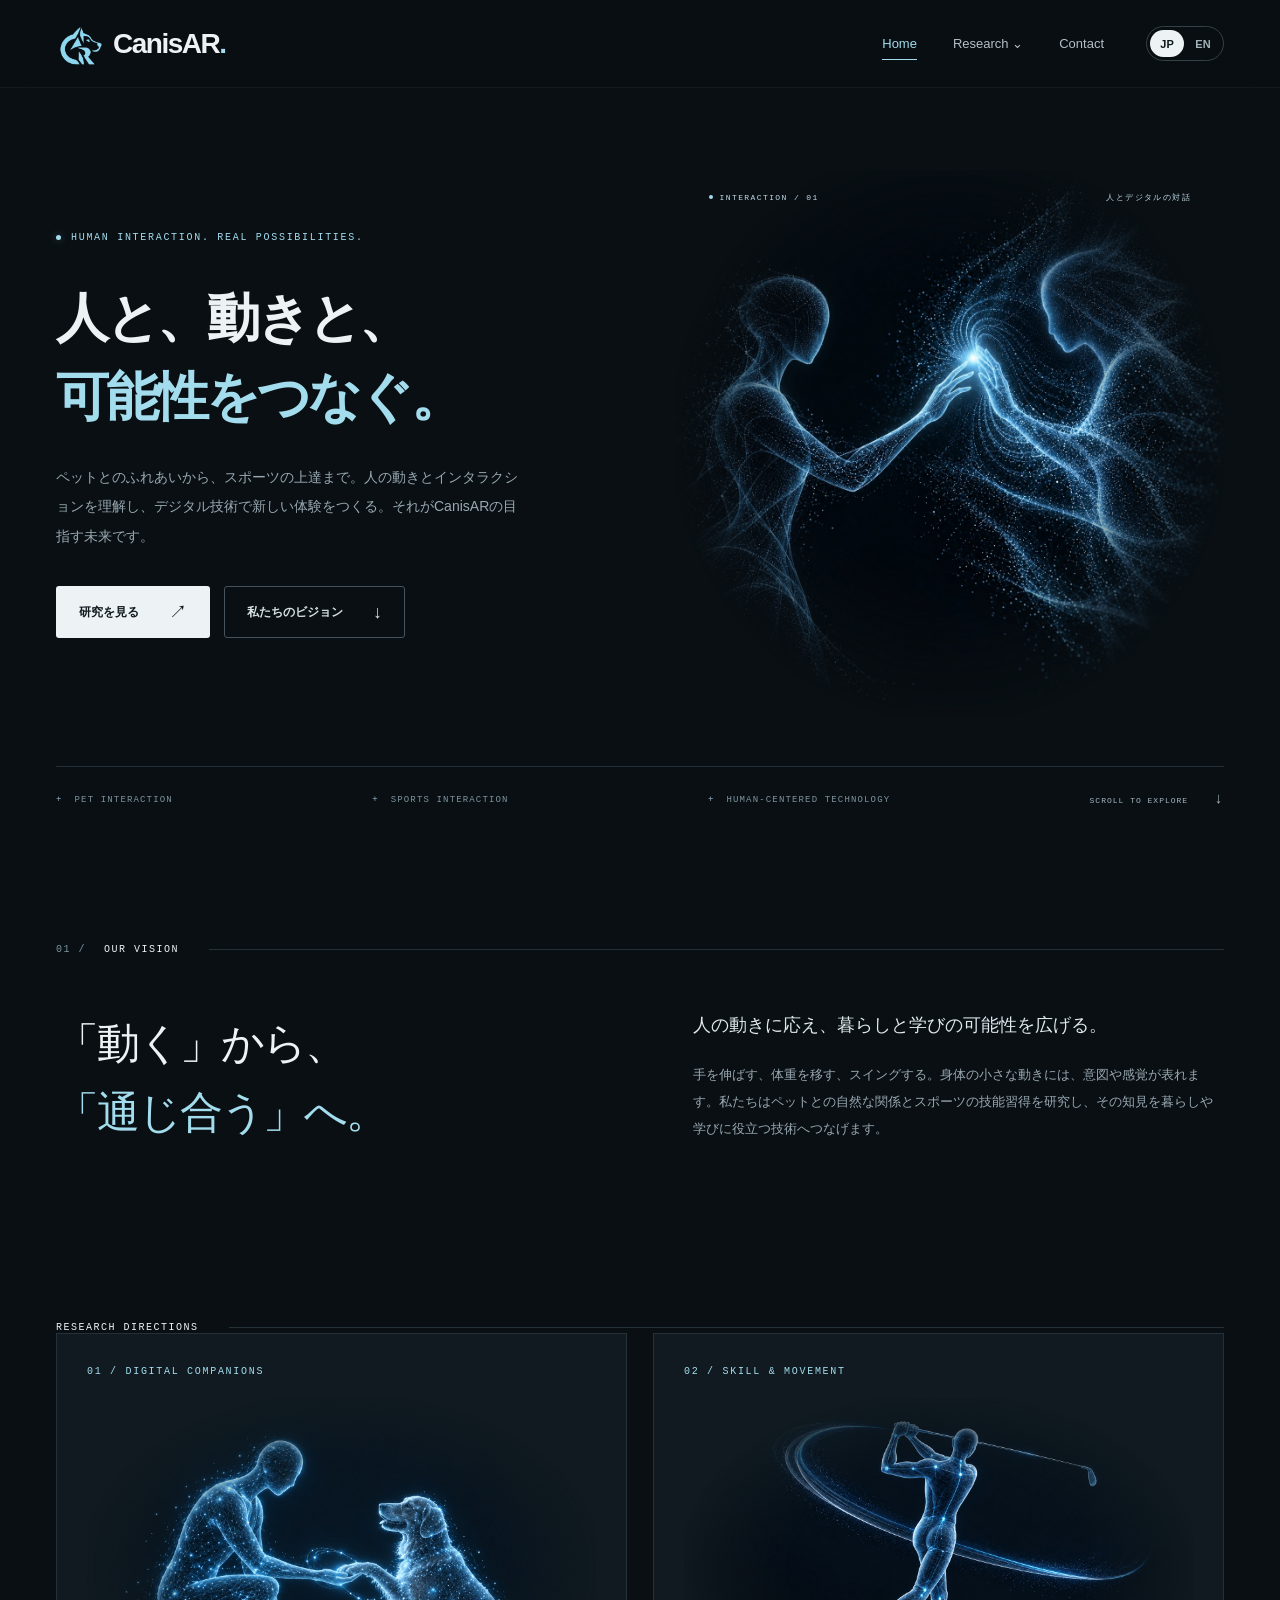
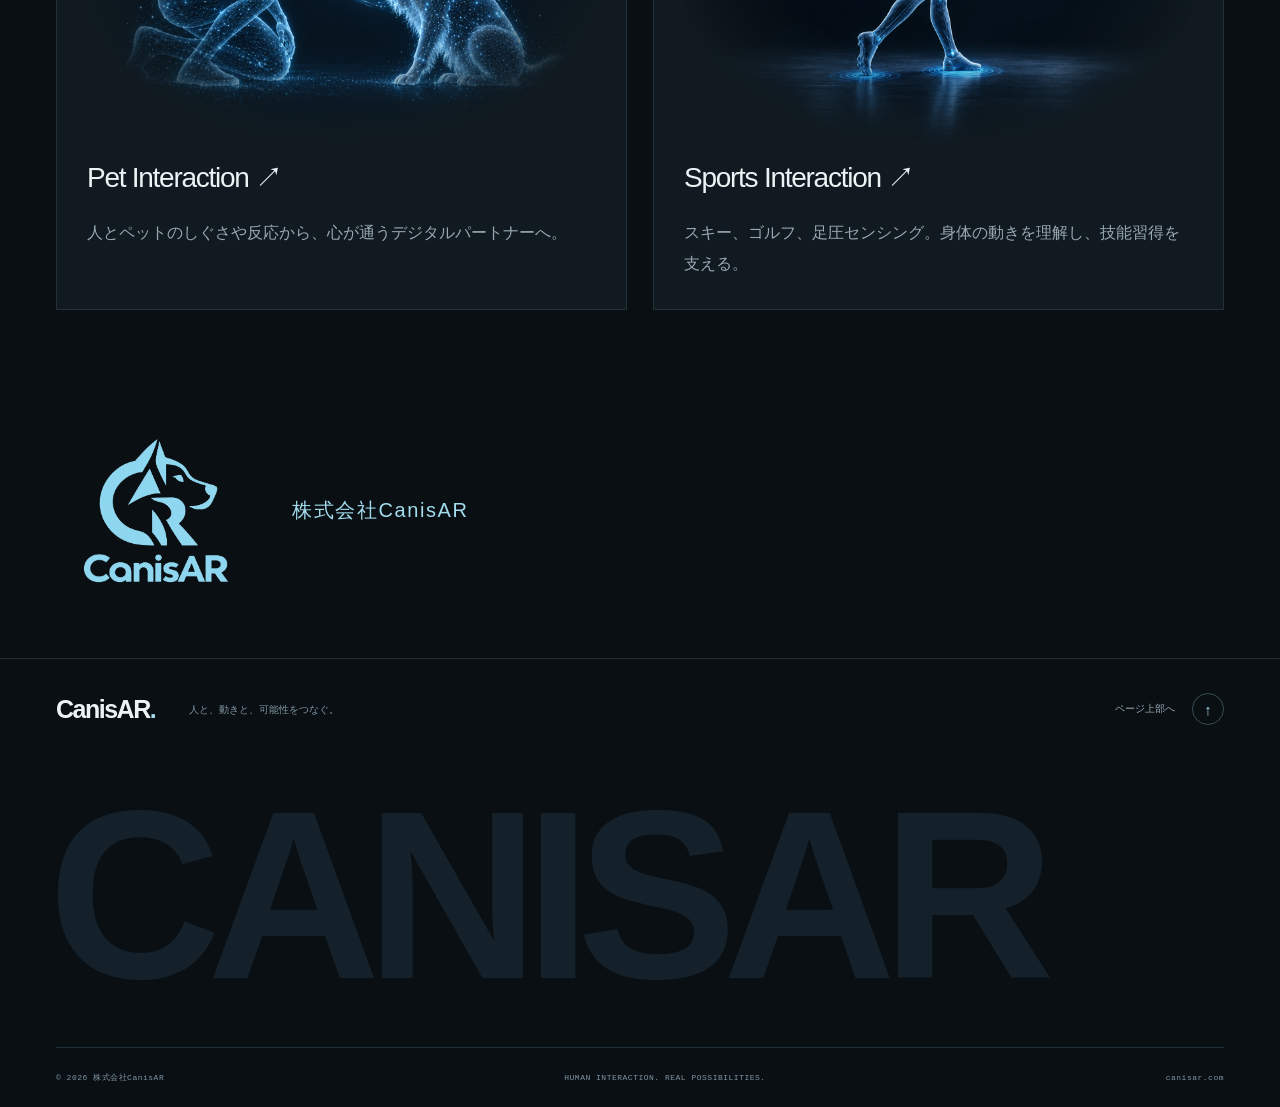
==== index.html @ 321d2322 "Move homepage company identity below research sections" ====
<!doctype html>
<html lang="ja">
<head>
  <meta charset="utf-8">
  <meta name="viewport" content="width=device-width, initial-scale=1">
  <meta name="theme-color" content="#090f13">
  <meta name="description" content="ペット交互作用とスポーツ交互作用の研究開発を通じて、暮らしと学びの可能性を広げます。">
  <title>CanisAR — 人と、動きと、可能性をつなぐ。</title>
  <link rel="icon" href="assets/brand/canisar-symbol.png" type="image/png">
  <link rel="stylesheet" href="styles.css?v=brand-20261028">
  <script src="site.js" defer></script>
</head>
<body id="top" data-page="home">
  <a class="skip-link" href="#main" data-ja="本文へ移動" data-en="Skip to content">本文へ移動</a>
  <header class="site-header">
    <div class="container header-inner">
      <a class="brand" href="index.html" data-page-link aria-label="CanisAR home"><img class="brand-symbol" src="assets/brand/canisar-symbol.png" width="48" height="48" alt=""><span>CanisAR<span class="brand-dot">.</span></span></a>
      <nav class="main-nav" aria-label="Main navigation"><a href="index.html" data-page-link aria-current="page">Home</a><details class="research-menu"><summary>Research <span aria-hidden="true">⌄</span></summary><div class="research-dropdown"><a href="pet-interaction.html" data-page-link>Pet Interaction</a><a href="sports-interaction.html" data-page-link>Sports Interaction</a></div></details><a href="contact.html" data-page-link>Contact</a></nav>
      <div class="language-switch" role="group" aria-label="Language"><button type="button" data-language="ja" lang="ja" aria-label="日本語" aria-pressed="true">JP</button><button type="button" data-language="en" lang="en" aria-label="English" aria-pressed="false">EN</button></div>
    </div>
  </header>
<main id="main">    <section class="hero container" aria-labelledby="hero-title">
      <div class="hero-copy">
        <p class="eyebrow"><span class="status-dot"></span> HUMAN INTERACTION. REAL POSSIBILITIES.</p>
        <h1 id="hero-title"><span data-ja="人と、動きと、" data-en="People. Motion.">人と、動きと、</span><span class="accent" data-ja="可能性をつなぐ。" data-en="New possibilities.">可能性をつなぐ。</span></h1>
        <p class="hero-description" data-ja="ペットとのふれあいから、スポーツの上達まで。人の動きとインタラクションを理解し、デジタル技術で新しい体験をつくる。それがCanisARの目指す未来です。" data-en="From connecting with pets to learning sports skills. We study movement and interaction to create new experiences with digital technology.">ペットとのふれあいから、スポーツの上達まで。人の動きとインタラクションを理解し、デジタル技術で新しい体験をつくる。それがCanisARの目指す未来です。</p>
        <div class="hero-actions"><a class="button button-primary" href="#directions"><span data-ja="研究を見る" data-en="Explore our research">研究を見る</span><span aria-hidden="true">↗</span></a><a class="button button-outline" href="#vision"><span data-ja="私たちのビジョン" data-en="Our vision">私たちのビジョン</span><span aria-hidden="true">↓</span></a></div>
      </div>
      <figure class="hero-visual interaction-visual">
        <div class="visual-topline"><span><i></i> INTERACTION / 01</span><span data-ja="人とデジタルの対話" data-en="HUMAN–DIGITAL INTERACTION">人とデジタルの対話</span></div>
        <img class="companion" src="assets/home/interaction-hero-abstract.jpg" width="1254" height="1254" fetchpriority="high" alt="手の動きに応えるデジタルの人影" data-alt-ja="手の動きに応えるデジタルの人影" data-alt-en="A person interacting through gestures with a luminous digital figure">
      </figure>
      <div class="hero-baseline"><span>PET INTERACTION</span><span>SPORTS INTERACTION</span><span>HUMAN-CENTERED TECHNOLOGY</span><a href="#vision" aria-label="Scroll to Vision">SCROLL TO EXPLORE <span aria-hidden="true">↓</span></a></div>
    </section>
    <section id="vision" class="section vision-section" aria-labelledby="vision-title">
      <div class="container">
        <div class="section-kicker"><span class="section-number">01 /</span><span>OUR VISION</span><span class="section-line"></span></div>
        
        <div class="vision-intro">
          <h2 id="vision-title"><span data-ja="「動く」から、" data-en="Beyond movement.">「動く」から、</span><span class="accent" data-ja="「通じ合う」へ。" data-en="Toward connection.">「通じ合う」へ。</span></h2>
          <div class="vision-copy"><p class="lead" data-ja="人の動きに応え、暮らしと学びの可能性を広げる。" data-en="Responding to human movement. Opening possibilities for everyday life and learning.">人の動きに応え、暮らしと学びの可能性を広げる。</p><p data-ja="手を伸ばす、体重を移す、スイングする。身体の小さな動きには、意図や感覚が表れます。私たちはペットとの自然な関係とスポーツの技能習得を研究し、その知見を暮らしや学びに役立つ技術へつなげます。" data-en="Reaching out, shifting weight, taking a swing. Small movements express intention and sensation. We study natural pet interaction and sports skill acquisition, translating insights into technology for life and learning.">手を伸ばす、体重を移す、スイングする。身体の小さな動きには、意図や感覚が表れます。私たちはペットとの自然な関係とスポーツの技能習得を研究し、その知見を暮らしや学びに役立つ技術へつなげます。</p></div>
        </div>
        </div></section><section id="directions" class="container sports-group"><div class="section-kicker"><span>RESEARCH DIRECTIONS</span><span class="section-line"></span></div><div class="sports-grid direction-grid"><a class="direction-card" href="pet-interaction.html" data-page-link><span class="eyebrow">01 / DIGITAL COMPANIONS</span><img class="generated-direction" src="assets/home/pet-interaction-abstract.jpg" alt="人と犬が手と前足を重ねるコンセプト画像" data-alt-ja="人と犬が手と前足を重ねるコンセプト画像" data-alt-en="Concept illustration of a person holding a dog paw" width="1536" height="1024" loading="lazy"><h2>Pet Interaction ↗</h2><p data-ja="人とペットのしぐさや反応から、心が通うデジタルパートナーへ。" data-en="From human–pet gestures and responses to digital companions.">人とペットのしぐさや反応から、心が通うデジタルパートナーへ。</p></a><a class="direction-card" href="sports-interaction.html" data-page-link><span class="eyebrow">02 / SKILL & MOVEMENT</span><img class="generated-direction" src="assets/home/sports-interaction-abstract.jpg" alt="ゴルフの動作軌道と足圧を表現したコンセプト画像" data-alt-ja="ゴルフの動作軌道と足圧を表現したコンセプト画像" data-alt-en="Concept illustration of a golf swing with motion trails and foot-pressure cues" width="1536" height="1024" loading="lazy"><h2>Sports Interaction ↗</h2><p data-ja="スキー、ゴルフ、足圧センシング。身体の動きを理解し、技能習得を支える。" data-en="Skiing, golf, and foot-pressure sensing. Understanding movement to support skill acquisition.">スキー、ゴルフ、足圧センシング。身体の動きを理解し、技能習得を支える。</p></a></div></section><div class="container"><div class="company-identity"><img src="assets/brand/canisar-lockup.png" width="1254" height="1254" alt="CanisAR" loading="lazy"><p data-ja="株式会社CanisAR" data-en="CanisAR Inc.">株式会社CanisAR</p></div></div></main>
  <footer class="site-footer"><div class="container"><div class="footer-top"><a class="brand footer-brand" href="#top">CanisAR<span class="brand-dot">.</span></a><p data-ja="人と、動きと、可能性をつなぐ。" data-en="Human interaction. Real possibilities.">人と、動きと、可能性をつなぐ。</p><a class="back-top" href="#top"><span data-ja="ページ上部へ" data-en="Back to top">ページ上部へ</span><span aria-hidden="true">↑</span></a></div><div class="footer-wordmark" aria-hidden="true">CANISAR</div><div class="footer-bottom"><span data-ja="© 2026 株式会社CanisAR" data-en="© 2026 CanisAR Inc.">© 2026 株式会社CanisAR</span><span>HUMAN INTERACTION. REAL POSSIBILITIES.</span><span>canisar.com</span></div></div></footer>
</body>
</html>
---- styles.css ----
:root {
  color-scheme:dark;
  --background:#090f13;
  --surface:#101a20;
  --text:#edf3f5;
  --muted:#98a8b1;
  --accent:#a2dced;
  --line:#253138;
  --max-width:1280px;
  --font:"Helvetica Neue",Arial,"Hiragino Kaku Gothic ProN","Yu Gothic",Meiryo,sans-serif;
}

* {
  box-sizing:border-box;
}

html {
  scroll-behavior:smooth;
  scroll-padding-top:110px;
}

body {
  margin:0;
  background:var(--background);
  color:var(--text);
  font-family:var(--font);
  -webkit-font-smoothing:antialiased;
}

::selection {
  background:var(--accent);
  color:var(--background);
}

a {
  color:inherit;
  text-decoration:none;
}

button {
  font:inherit;
}

button,a {
  -webkit-tap-highlight-color:transparent;
}

a:focus-visible,button:focus-visible {
  outline:2px solid var(--accent);
  outline-offset:6px;
}

img,svg {
  display:block;
  max-width:100%;
}

p,h1,h2,h3,figure {
  margin:0;
}

p {
  line-height:1.9;
}

.container {
  width:min(var(--max-width),calc(100% - 112px));
  margin-inline:auto;
}

.accent {
  color:var(--accent);
}

.mono,.eyebrow,.section-kicker,.pillar-label,.hero-baseline,.visual-topline,.visual-caption-note,.research-visual-label,.research-visual-footer,.research-meta,.contact-caption,.footer-bottom {
  font-family:"SFMono-Regular",Consolas,"Liberation Mono",monospace;
}

.skip-link {
  position:fixed;
  top:-80px;
  left:24px;
  z-index:100;
  padding:14px 20px;
  background:var(--accent);
  color:var(--background);
}

.skip-link:focus {
  top:20px;
}

.site-header {
  position:sticky;
  top:0;
  z-index:20;
  height:88px;
  border-bottom:1px solid #edf3f50c;
  background:#090f13ed;
  backdrop-filter:blur(18px);
}

.header-inner {
  display:flex;
  align-items:center;
  height:100%;
  gap:42px;
}

.brand {
  display:inline-flex;
  align-items:center;
  gap:9px;
  font-size:28px;
  line-height:1;
  font-weight:650;
  letter-spacing:-1.5px;
}

.brand svg {
  width:33px;
  height:33px;
  fill:none;
  stroke:var(--accent);
  stroke-width:1.4;
  stroke-linejoin:round;
}

.brand-dot {
  color:var(--accent);
}

.main-nav {
  display:flex;
  align-items:center;
  gap:36px;
  margin-left:auto;
}

.main-nav a {
  position:relative;
  padding:12px 0;
  color:#b4c0c7;
  font-size:13px;
  transition:color .2s;
}

.main-nav a:hover,.main-nav a[aria-current] {
  color:var(--accent);
}

.main-nav a::after {
  content:"";
  position:absolute;
  bottom:3px;
  left:0;
  right:0;
  height:1px;
  background:var(--accent);
  transform:scaleX(0);
  transform-origin:left;
  transition:transform .2s;
}

.main-nav a[aria-current]::after {
  transform:scaleX(1);
}

.language-switch {
  display:flex;
  border:1px solid #354148;
  padding:3px;
  border-radius:30px;
  gap:2px;
}

.language-switch button {
  min-width:34px;
  height:27px;
  padding:0 7px;
  border:0;
  border-radius:20px;
  background:transparent;
  color:#a4b2ba;
  font-size:11px;
  font-weight:600;
  cursor:pointer;
  transition:background .2s,color .2s;
}

.language-switch button[aria-pressed="true"] {
  color:#0d171c;
  background:var(--text);
}

.language-switch button:hover:not([aria-pressed="true"]) {
  color:white;
  background:#26343b;
}

.hero {
  position:relative;
  min-height:744px;
  display:grid;
  grid-template-columns:1.13fr 1fr;
  align-items:center;
  padding-top:70px;
  padding-bottom:102px;
}

.hero-copy {
  z-index:2;
  position:relative;
  padding-bottom:20px;
}

.eyebrow {
  display:flex;
  align-items:center;
  gap:10px;
  color:var(--accent);
  font-size:10px;
  letter-spacing:1.7px;
  line-height:1.6;
  font-weight:400;
}

.status-dot {
  width:5px;
  height:5px;
  flex:0 0 5px;
  border-radius:100%;
  background:var(--accent);
  box-shadow:0 0 9px #a2dced66;
}

h1 {
  margin-top:32px;
  font-size:clamp(37px,4.15vw,60px);
  line-height:1.5;
  letter-spacing:-.055em;
  font-weight:600;
}

h1>span,h2>span {
  display:block;
}

html[lang="en"] h1 {
  font-size:clamp(50px,5.2vw,78px);
  line-height:1.1;
  letter-spacing:-.065em;
  margin-top:32px;
}

.hero-description {
  max-width:470px;
  margin-top:26px;
  color:var(--muted);
  font-size:14px;
  line-height:2.1;
}

html[lang="en"] .hero-description {
  font-size:16px;
  line-height:1.8;
  max-width:450px;
}

.hero-actions {
  display:flex;
  flex-wrap:wrap;
  gap:14px;
  margin-top:35px;
}

.button {
  display:inline-flex;
  align-items:center;
  justify-content:space-between;
  gap:30px;
  min-height:48px;
  padding:13px 22px;
  border:1px solid transparent;
  border-radius:3px;
  font-size:12px;
  font-weight:600;
  transition:background .2s,border-color .2s,transform .2s;
}

.button:hover {
  transform:translateY(-2px);
}

.button-primary {
  background:var(--text);
  color:#10191f;
}

.button-primary:hover {
  background:var(--accent);
}

.button-outline {
  border-color:#46535c;
  color:#d7e0e4;
}

.button-outline:hover {
  border-color:var(--accent);
  background:#16232b;
}

.button>span:last-child {
  font-size:18px;
  font-weight:400;
}

.hero-visual {
  position:relative;
  width:115%;
  margin-left:-6%;
  align-self:center;
}

.companion {
  position:relative;
  width:100%;
  height:auto;
}

.visual-topline {
  position:absolute;
  top:30px;
  left:15%;
  right:5%;
  display:flex;
  justify-content:space-between;
  align-items:center;
  color:#7d99a6;
  font-size:8px;
  letter-spacing:1.4px;
}

.visual-topline>span:first-child {
  display:flex;
  align-items:center;
  gap:7px;
}

.visual-topline i {
  width:4px;
  height:4px;
  background:#a2dced;
  border-radius:50%;
}

.hero-visual figcaption {
  position:absolute;
  bottom:10%;
  left:14%;
  right:5%;
  display:flex;
  align-items:center;
  gap:12px;
  font-size:10px;
  color:#a7bbc6;
}

.crosshair {
  color:var(--accent);
  font:24px monospace;
  font-weight:200;
}

.visual-caption-note {
  margin-left:auto;
  color:#708893;
  font-size:7px;
  letter-spacing:1px;
}

.hero-baseline {
  position:absolute;
  bottom:0;
  width:100%;
  display:flex;
  justify-content:space-between;
  align-items:center;
  gap:20px;
  padding-block:24px;
  border-top:1px solid var(--line);
  color:#7f949f;
  font-size:9px;
  letter-spacing:1.15px;
}

.hero-baseline>span::before {
  content:"+";
  margin-right:12px;
  color:#91b4c4;
}

.hero-baseline a {
  font-size:8px;
  letter-spacing:1px;
  color:#a5b6c0;
}

.hero-baseline a span {
  margin-left:20px;
  font-size:15px;
}

.section {
  padding-block:112px;
}

.section-kicker {
  display:flex;
  align-items:center;
  gap:18px;
  font-size:10px;
  letter-spacing:1.5px;
}

.section-number {
  color:#7b949f;
}

.section-line {
  flex:1;
  height:1px;
  background:var(--line);
  margin-left:12px;
}

h2,.contact-page-title {
  font-size:clamp(30px,3.35vw,46px);
  line-height:1.6;
  letter-spacing:-.045em;
  font-weight:500;
}

html[lang="en"] h2,html[lang="en"] .contact-page-title {
  line-height:1.2;
  font-size:clamp(32px,3.5vw,49px);
  letter-spacing:-.05em;
}

.vision-intro {
  display:grid;
  grid-template-columns:1fr 1fr;
  gap:9%;
  margin-top:54px;
  align-items:start;
}

.vision-copy p {
  font-size:13px;
  color:var(--muted);
  line-height:2.05;
}

.vision-copy .lead {
  font-size:18px;
  line-height:1.85;
  color:#dfe8ed;
  margin-bottom:20px;
  max-width:445px;
}

html[lang="en"] .vision-copy p {
  font-size:15px;
  line-height:1.8;
}

html[lang="en"] .vision-copy .lead {
  font-size:21px;
  line-height:1.5;
}

.vision-pillars {
  display:grid;
  grid-template-columns:repeat(3,1fr);
  gap:42px;
  margin-top:72px;
}

.pillar {
  border-top:1px solid #3a4b55;
  padding-top:21px;
}

.pillar-heading {
  display:flex;
  align-items:center;
  justify-content:space-between;
  height:44px;
  margin-bottom:24px;
}

.pillar-heading .mono {
  font-size:11px;
  color:#6e8b9b;
}

.pillar-heading svg {
  width:56px;
  height:44px;
  stroke:var(--accent);
  fill:none;
  stroke-width:1.15;
}

.pillar h3 {
  font-size:17px;
  line-height:1.6;
  letter-spacing:-.03em;
  font-weight:500;
  margin-bottom:13px;
}

.pillar p {
  font-size:12px;
  line-height:2;
  color:var(--muted);
}

html[lang="en"] .pillar h3 {
  font-size:20px;
}

html[lang="en"] .pillar p {
  font-size:14px;
  line-height:1.85;
}

.pillar-label {
  display:block;
  margin-top:26px;
  color:#79929f;
  font-size:8px;
  letter-spacing:1.3px;
}

.research-section {
  background:#0d151a;
  border-block:1px solid #1b282f;
}

.section-heading-row {
  margin-top:48px;
  display:grid;
  grid-template-columns:1.15fr 1fr;
  align-items:end;
  gap:12%;
}

.section-heading-row>p {
  font-size:13px;
  color:var(--muted);
  max-width:370px;
  padding-bottom:8px;
}

html[lang="en"] .section-heading-row>p {
  font-size:15px;
}

.research-feature {
  display:grid;
  grid-template-columns:1.05fr 1fr;
  margin-top:49px;
  background:#111d24;
  border:1px solid #2c3b44;
  border-radius:6px;
  overflow:hidden;
}

.research-visual {
  position:relative;
  align-content:center;
  display:grid;
  padding:29px 28px 24px;
  border-right:1px solid #2c3b44;
  background:radial-gradient(ellipse at 45% 50%,#19303b50,#101a2000 75%);
}

.research-visual-label,.research-visual-footer {
  display:flex;
  justify-content:space-between;
  gap:12px;
  color:#8da7b4;
  font-size:8px;
  letter-spacing:1.2px;
}

.research-visual-label {
  position:absolute;
  top:27px;
  left:28px;
  right:28px;
}

.interaction-figure {
  width:100%;
  height:auto;
  margin-top:27px;
}

.capture-stream {
  height:34px;
  display:flex;
  align-items:center;
  justify-content:space-between;
  padding-inline:10px;
  margin:6px 0 26px;
  border-block:1px solid #253740;
}

.capture-stream i {
  width:2px;
  height:6px;
  background:#8fd2e9;
  opacity:.45;
}

.capture-stream i:nth-child(3n) {
  height:15px;
  opacity:.7;
}

.capture-stream i:nth-child(4n) {
  height:22px;
  opacity:.4;
}

.capture-stream i:nth-child(7n) {
  height:11px;
  opacity:.9;
}

.research-visual-footer {
  color:#6f8b9a;
  font-size:7px;
  letter-spacing:.9px;
}

.research-content {
  padding:35px 38px 33px;
}

.research-meta {
  display:flex;
  align-items:center;
  justify-content:space-between;
  gap:12px;
  color:#7c97a6;
  font-size:9px;
}

.tag {
  padding:5px 8px;
  border:1px solid #35515e;
  border-radius:2px;
  color:#a6cbdc;
  font-size:7px;
  letter-spacing:.6px;
}

.research-content h3 {
  font-size:47px;
  font-weight:500;
  letter-spacing:-2px;
  margin-top:27px;
}

.research-content .paper-title {
  color:#b9cbd6;
  font-size:12px;
  line-height:1.7;
  margin-top:9px;
  max-width:330px;
}

.research-content>p:not(.paper-title) {
  color:#99adba;
  font-size:12px;
  line-height:2;
  margin-top:21px;
}

html[lang="en"] .research-content>p:not(.paper-title) {
  font-size:14px;
  line-height:1.8;
}

.research-stats {
  display:grid;
  grid-template-columns:1.25fr 1fr 1fr;
  border-block:1px solid #2d414e;
  padding:21px 0;
  margin:25px 0;
}

.research-stats>div {
  display:flex;
  flex-direction:column;
  gap:7px;
}

.research-stats strong {
  font-size:31px;
  line-height:1;
  letter-spacing:-1px;
  font-weight:400;
}

.research-stats strong>span {
  font-size:23px;
  margin-left:2px;
}

.research-stats div>span {
  font-size:9px;
  color:#96abb7;
}

.text-link {
  display:inline-flex;
  justify-content:space-between;
  align-items:center;
  gap:24px;
  font-size:12px;
  color:var(--accent);
  border-bottom:1px solid #597a8b;
  padding-bottom:7px;
  transition:color .2s;
}

.text-link:hover {
  color:white;
}

.text-link>span:last-child {
  font-size:17px;
}

.research-note {
  display:flex;
  align-items:center;
  justify-content:space-between;
  gap:25px;
  margin-top:23px;
}

.research-note p {
  display:flex;
  align-items:center;
  gap:12px;
  font-size:10px;
  color:#8da3b0;
}

.note-mark {
  font-size:21px;
  color:#83b6cd;
}

.research-note>span {
  color:#748d9c;
  font-size:8px;
  white-space:nowrap;
}

.research-media {
  margin-top:72px;
  padding-top:40px;
  border-top:1px solid var(--line);
}

.media-heading {
  display:flex;
  align-items:end;
  justify-content:space-between;
  gap:40px;
  margin-bottom:28px;
}

.media-heading .eyebrow,.prototype-copy .eyebrow,.gaussian-copy .eyebrow {
  color:var(--accent);
  font-size:9px;
  letter-spacing:1.8px;
  margin-bottom:14px;
}

.media-heading h3,.prototype-copy h3,.gaussian-copy h3 {
  font-size:clamp(25px,2.5vw,34px);
  font-weight:500;
  line-height:1.5;
  letter-spacing:-.8px;
}

.media-heading>p {
  max-width:340px;
  color:var(--muted);
  font-size:12px;
}

.capture-feature {
  min-width:0;
  max-width:1040px;
  margin-inline:auto;
}

.capture-feature video,.prototype-video video {
  display:block;
  width:100%;
  height:auto;
  aspect-ratio:16/9;
  object-fit:contain;
  background:#090f13;
  border:1px solid #2c3b44;
  border-radius:4px;
}

.capture-feature video {
  aspect-ratio:1920/922;
}

video:focus-visible {
  outline:2px solid var(--accent);
  outline-offset:5px;
}

.capture-caption {
  display:flex;
  justify-content:space-between;
  align-items:end;
  gap:24px;
  padding-top:20px;
}

.media-index {
  display:block;
  color:#819caa;
  font-size:8px;
  letter-spacing:1px;
}

.capture-caption h4 {
  margin:10px 0 0;
  font-size:18px;
  line-height:1.6;
  font-weight:500;
}

.capture-caption p {
  max-width:370px;
  color:var(--muted);
  font-size:12px;
  line-height:1.8;
}

.gaussian-showcase {
  position:relative;
  isolation:isolate;
  display:flex;
  flex-direction:column;
  justify-content:space-between;
  min-height:460px;
  gap:160px;
  margin-top:64px;
  padding:36px 32px 28px;
  border-block:1px solid var(--line);
  overflow:hidden;
}

.gaussian-background {
  position:absolute;
  inset:0;
  z-index:-2;
  display:grid;
  grid-template-columns:repeat(2,minmax(0,1fr));
  align-items:center;
  opacity:.42;
  pointer-events:none;
  mask-image:linear-gradient(transparent,#000 18%,#000 80%,transparent);
}

.gaussian-background video {
  display:block;
  width:100%;
  height:100%;
  min-height:0;
  object-fit:cover;
  filter:saturate(.65);
}

.gaussian-showcase::after {
  content:"";
  position:absolute;
  inset:0;
  z-index:-1;
  background:linear-gradient(#0d151abf,transparent 48%,#0d151a80);
  pointer-events:none;
}

.gaussian-copy {
  max-width:510px;
}

.gaussian-copy>p:not(.eyebrow) {
  margin-top:12px;
  color:#b6c4cc;
  font-size:12px;
  line-height:1.9;
}

.gaussian-footer,.gaussian-links {
  display:flex;
  align-items:center;
  flex-wrap:wrap;
  gap:24px;
}

.gaussian-footer {
  justify-content:space-between;
}

.motion-toggle {
  display:inline-flex;
  align-items:center;
  gap:9px;
  padding:10px 12px;
  border:1px solid #3b4d58;
  border-radius:3px;
  background:#0d151a99;
  color:#b6c4cc;
  font-size:11px;
  cursor:pointer;
}

.motion-toggle[hidden] {
  display:none;
}

.motion-toggle:hover {
  color:var(--text);
  border-color:var(--accent);
}

.motion-toggle-icon {
  width:12px;
  text-align:center;
}

.prototype-showcase {
  display:grid;
  grid-template-columns:minmax(0,1fr) minmax(0,1.7fr);
  align-items:center;
  gap:56px;
  margin-top:64px;
  padding-top:44px;
  border-top:1px solid var(--line);
}

.prototype-copy>p:not(.eyebrow) {
  margin-top:20px;
  color:var(--muted);
  font-size:13px;
}

.prototype-duration {
  display:block;
  margin-top:22px;
  color:#819caa;
  font-size:9px;
  letter-spacing:1.4px;
}

.prototype-video {
  min-width:0;
}

.prototype-video figcaption {
  margin-top:12px;
  color:#819caa;
  font-size:10px;
  line-height:1.8;
}

.contact-section {
  position:relative;
  background:radial-gradient(ellipse at 15% 100%,#172c392e,transparent 65%);
}

.contact-page-title,html[lang="en"] .contact-page-title {
  margin:0;
}

.contact-layout {
  display:grid;
  grid-template-columns:1.1fr 1fr;
  gap:10%;
  margin-top:56px;
}

.contact-eyebrow {
  font-size:8px;
  margin-bottom:23px;
}

.contact-copy {
  align-self:center;
}

.contact-copy>p {
  font-size:13px;
  color:#9baeba;
}

html[lang="en"] .contact-copy>p {
  font-size:15px;
  line-height:1.85;
}

.contact-channel {
  margin-top:32px;
  padding-top:22px;
  border-top:1px solid #31414c;
}

.contact-caption {
  display:block;
  color:#86a1af;
  font-size:9px;
  letter-spacing:1px;
  margin-bottom:13px;
}

.contact-pending {
  color:#b8cbd6;
  font-size:14px;
}

.contact-email {
  font-size:clamp(20px,2.3vw,30px);
  line-height:1.4;
  letter-spacing:-.5px;
  color:#dcebf2;
  display:flex;
  justify-content:space-between;
  gap:12px;
  align-items:center;
  overflow-wrap:anywhere;
}

.contact-email:hover {
  color:var(--accent);
}

.contact-email>span {
  color:var(--accent);
}

.team {
  margin-top:64px;
}

.team-heading,html[lang="en"] .team-heading {
  margin:0 0 26px;
  padding-bottom:18px;
  border-bottom:1px solid var(--line);
  color:#b8cbd6;
  font-size:13px;
  line-height:1.6;
  font-weight:500;
  letter-spacing:.04em;
}

.team-grid {
  display:grid;
  grid-template-columns:repeat(3,minmax(0,1fr));
  gap:40px;
  max-width:800px;
  margin-inline:auto;
}

.team-member {
  min-width:0;
  text-align:center;
}

.team-portrait {
  width:min(160px,100%);
  aspect-ratio:1;
  margin-inline:auto;
  overflow:hidden;
  background:var(--surface);
  border:1px solid var(--line);
  border-radius:4px;
}

.team-portrait img {
  width:100%;
  height:100%;
  object-fit:cover;
  object-position:center 30%;
  filter:grayscale(1);
  transition:filter .35s ease;
}

.team-member-info {
  display:flex;
  flex-direction:column;
  align-items:center;
  gap:8px;
  padding-top:16px;
}

.team-member-info h3 {
  margin:0;
  font-size:18px;
  line-height:1.4;
  font-weight:500;
  letter-spacing:-.035em;
}

.team-role {
  color:var(--accent);
  font-family:"SFMono-Regular",Consolas,"Liberation Mono",monospace;
  font-size:11px;
  letter-spacing:1.5px;
}

.team-responsibility {
  max-width:220px;
  margin-top:4px;
  color:var(--muted);
  font-size:12px;
  line-height:1.8;
  text-wrap:pretty;
}

@media (hover:hover) {
  .team-member:hover .team-portrait img {
    filter:grayscale(0);
  }
}

.contact-topics {
  margin-top:48px;
  display:flex;
  gap:12px;
}

.contact-topics span {
  border:1px solid #32434e;
  border-radius:3px;
  padding:9px 14px;
  font-size:10px;
  color:#9fb1bc;
}

.site-footer {
  padding-top:34px;
  border-top:1px solid var(--line);
  overflow:hidden;
}

.footer-top {
  display:flex;
  align-items:center;
  gap:34px;
}

.footer-brand {
  font-size:25px;
  gap:0;
}

.footer-top p {
  color:#8297a4;
  font-size:10px;
}

.back-top {
  margin-left:auto;
  display:flex;
  align-items:center;
  gap:17px;
  font-size:10px;
  color:#9aabb5;
}

.back-top>span:last-child {
  width:32px;
  height:32px;
  display:grid;
  place-items:center;
  border:1px solid #3a4c56;
  border-radius:50%;
  font-size:15px;
  color:var(--accent);
}

.footer-wordmark {
  color:#15212a;
  font-size:clamp(80px,18.75vw,270px);
  font-weight:700;
  letter-spacing:-.06em;
  line-height:1.15;
  margin:32px -8px 14px;
  user-select:none;
}

.footer-bottom {
  display:flex;
  align-items:center;
  justify-content:space-between;
  gap:20px;
  padding:24px 0;
  border-top:1px solid #20303b;
  color:#8296a3;
  font-size:8px;
  letter-spacing:.5px;
}

@media(min-width:1600px) {
  .hero {
    min-height:800px;
  }
}

@media(max-width:1100px) {
  .container {
    width:calc(100% - 72px);
  }
  .hero {
    min-height:680px;
    grid-template-columns:1.2fr 1fr;
  }
  h1 {
    font-size:4.05vw;
  }
  .hero-visual {
    width:120%;
    margin-left:-20%;
  }
  .hero-description {
    max-width:390px;
  }
  .visual-topline {
    font-size:6px;
  }
  .visual-caption-note {
    display:none;
  }
  .vision-pillars {
    gap:28px;
  }
  .section {
    padding-block:88px;
  }
  .research-content {
    padding:28px;
  }
  .research-content h3 {
    font-size:40px;
  }
  .research-visual {
    padding-inline:18px;
  }
  .research-visual-label {
    left:18px;
    right:18px;
  }
  .research-visual-footer {
    flex-wrap:wrap;
    font-size:6px;
  }
  .hero-baseline {
    font-size:8px;
    letter-spacing:.5px;
  }
  .hero-baseline a {
    display:none;
  }
  .research-note {
    align-items:start;
    flex-direction:column;
    gap:8px;
  }
  .research-note>span {
    margin-left:26px;
  }
}

@media(max-width:760px) {
  html {
    scroll-padding-top:130px;
  }
  .container {
    width:calc(100% - 44px);
  }
  .site-header {
    height:108px;
  }
  .header-inner {
    display:grid;
    grid-template-columns:1fr auto;
    gap:0 20px;
    padding-top:13px;
    padding-bottom:8px;
  }
  .brand {
    font-size:25px;
  }
  .brand svg {
    width:28px;
    height:28px;
  }
  .language-switch {
    grid-column:2;
    grid-row:1;
  }
  .main-nav {
    grid-column:1/-1;
    grid-row:2;
    width:100%;
    justify-content:space-between;
    gap:20px;
    margin-top:5px;
  }
  .main-nav a {
    font-size:11px;
    padding:9px 0;
  }
  .hero {
    display:flex;
    flex-direction:column;
    align-items:stretch;
    padding-top:58px;
    padding-bottom:0;
    min-height:0;
  }
  .hero-copy {
    padding-bottom:0;
  }
  .eyebrow {
    font-size:8px;
    letter-spacing:1.15px;
    gap:8px;
  }
  h1 {
    font-size:clamp(32px,7vw,52px);
    margin-top:25px;
    line-height:1.55;
  }
  html[lang="en"] h1 {
    font-size:clamp(42px,9.5vw,70px);
    margin-top:25px;
  }
  .hero-description {
    max-width:520px;
    margin-top:20px;
    font-size:12px;
    line-height:2.05;
  }
  html[lang="en"] .hero-description {
    font-size:14px;
  }
  .hero-actions {
    gap:11px;
    margin-top:26px;
  }
  .button {
    gap:20px;
    min-height:45px;
    font-size:11px;
    padding:11px 17px;
  }
  .hero-visual {
    width:min(100%,500px);
    margin:12px auto -4px;
  }
  .visual-topline {
    top:25px;
    left:7%;
    right:6%;
    font-size:7px;
  }
  .hero-visual figcaption {
    left:7%;
    bottom:9%;
    font-size:9px;
  }
  .hero-baseline {
    position:static;
    padding-block:19px;
    gap:12px;
    font-size:6px;
    letter-spacing:.4px;
  }
  .hero-baseline>span::before {
    display:none;
  }
  .section {
    padding-block:64px;
  }
  .section-kicker {
    font-size:9px;
    gap:13px;
  }
  .section-line {
    margin-left:7px;
  }
  .vision-intro {
    grid-template-columns:1fr;
    gap:28px;
    margin-top:34px;
  }
  h2,.contact-page-title {
    font-size:clamp(30px,6.7vw,44px);
    line-height:1.6;
  }
  html[lang="en"] h2,html[lang="en"] .contact-page-title {
    font-size:clamp(31px,7.5vw,45px);
  }
  .vision-copy .lead {
    font-size:17px;
    margin-bottom:16px;
    max-width:100%;
  }
  .vision-copy p {
    font-size:12px;
  }
  html[lang="en"] .vision-copy .lead {
    font-size:19px;
  }
  html[lang="en"] .vision-copy p {
    font-size:14px;
  }
  .vision-pillars {
    grid-template-columns:1fr;
    margin-top:40px;
    gap:28px;
  }
  .pillar {
    display:grid;
    grid-template-columns:48px 1fr;
    gap:0 20px;
    padding-top:21px;
  }
  .pillar-heading {
    grid-row:1/4;
    height:auto;
    flex-direction:column;
    justify-content:start;
    align-items:start;
    gap:16px;
    margin:0;
  }
  .pillar-heading svg {
    width:44px;
  }
  .pillar h3 {
    font-size:17px;
    margin-bottom:7px;
  }
  .pillar p {
    max-width:460px;
  }
  .pillar-label {
    margin-top:14px;
    font-size:7px;
  }
  .section-heading-row {
    grid-template-columns:1fr;
    margin-top:33px;
    gap:25px;
  }
  .section-heading-row>p {
    font-size:12px;
    max-width:100%;
  }
  .research-feature {
    grid-template-columns:1fr;
    margin-top:30px;
  }
  .research-visual {
    padding:30px 22px 22px;
    border-right:0;
    border-bottom:1px solid #2c3b44;
  }
  .research-visual-label {
    left:22px;
    right:22px;
    top:23px;
    font-size:7px;
  }
  .interaction-figure {
    max-height:310px;
    margin-top:12px;
  }
  .capture-stream {
    margin-top:0;
    margin-bottom:20px;
  }
  .research-visual-footer {
    font-size:6px;
  }
  .research-content {
    padding:28px 24px;
  }
  .research-content h3 {
    font-size:42px;
    margin-top:23px;
  }
  .research-content .paper-title {
    max-width:100%;
  }
  .research-content>p:not(.paper-title) {
    font-size:12px;
  }
  .research-stats {
    margin-block:22px;
  }
  .research-note p {
    font-size:9px;
    align-items:start;
  }
  .research-note>span {
    font-size:7px;
    white-space:normal;
  }
  .research-media {
    margin-top:44px;
    padding-top:30px;
  }
  .media-heading {
    flex-direction:column;
    align-items:start;
    gap:16px;
  }
  .media-heading>p {
    max-width:100%;
  }
  .capture-caption {
    flex-direction:column;
    align-items:start;
    gap:10px;
    padding-top:14px;
  }
  .gaussian-showcase {
    min-height:520px;
    margin-top:40px;
    padding:26px 0;
  }
  .gaussian-background {
    grid-template-columns:1fr;
    grid-template-rows:repeat(2,minmax(0,1fr));
    opacity:.34;
  }
  .gaussian-background video {
    object-fit:contain;
  }
  .gaussian-footer {
    gap:20px;
  }
  .prototype-showcase {
    grid-template-columns:1fr;
    gap:24px;
    margin-top:40px;
    padding-top:30px;
  }
  .prototype-copy>p:not(.eyebrow) {
    margin-top:16px;
  }
  .prototype-duration {
    margin-top:16px;
  }
  .contact-layout {
    grid-template-columns:1fr;
    gap:30px;
    margin-top:35px;
  }
  .contact-eyebrow {
    font-size:7px;
    margin-bottom:16px;
  }
  .contact-copy>p {
    font-size:12px;
  }
  .contact-channel {
    margin-top:27px;
  }
  .contact-topics {
    flex-wrap:wrap;
    gap:8px;
    margin-top:30px;
  }
  .team {
    margin-top:40px;
  }
  .team-grid {
    gap:14px;
  }
  .team-portrait {
    width:min(140px,100%);
  }
  .team-member-info {
    gap:6px;
    padding-top:12px;
  }
  .team-member-info h3 {
    min-height:2.8em;
    font-size:clamp(11px,3vw,14px);
  }
  .team-role {
    font-size:10px;
  }
  .team-responsibility {
    font-size:11px;
    line-height:1.7;
  }
  .contact-topics span {
    font-size:9px;
    padding:8px 10px;
  }
  .footer-top {
    gap:15px;
    flex-wrap:wrap;
  }
  .footer-brand {
    font-size:23px;
  }
  .footer-top p {
    order:3;
    flex:0 0 100%;
    font-size:9px;
  }
  .back-top {
    font-size:9px;
  }
  .footer-wordmark {
    font-size:18.6vw;
    margin:26px -3px 15px;
  }
  .footer-bottom {
    font-size:7px;
    gap:12px;
    padding-block:20px;
  }
  .footer-bottom>span:nth-child(2) {
    display:none;
  }
}

@media(max-width:360px) {
  .container {
    width:calc(100% - 36px);
  }
  h1 {
    font-size:29px;
  }
  html[lang="en"] h1 {
    font-size:39px;
  }
  .hero-actions {
    gap:9px;
  }
  .button {
    padding-inline:12px;
    gap:14px;
    font-size:10px;
  }
  .hero-baseline {
    font-size:5.5px;
  }
}

@media(prefers-reduced-motion:reduce) {
  html {
    scroll-behavior:auto;
  }
  *,*::before,*::after {
    animation:none!important;
    transition:none!important;
  }
}

/* Multi-page research navigation */
.research-menu{position:relative}.research-menu summary{cursor:pointer;list-style:none;color:#b4c0c7;font-size:13px;padding:12px 0}.research-menu summary::-webkit-details-marker{display:none}.research-menu summary.selected,.research-menu[open] summary{color:var(--accent)}.research-menu summary:focus-visible{outline:2px solid var(--accent);outline-offset:6px}.research-dropdown{position:absolute;top:100%;left:-22px;width:230px;background:#101c24;border:1px solid var(--line);box-shadow:0 18px 40px #0008;padding:12px 20px;z-index:30}.main-nav .research-dropdown a{display:block;padding:14px 0;font-size:13px}.page-intro{padding-block:88px 45px}.page-intro h1{font-size:clamp(38px,6vw,80px);line-height:1.15;margin:24px 0;letter-spacing:-2px}.page-lead{max-width:760px;color:var(--muted);font-size:18px}.topic-nav{display:flex;flex-wrap:wrap;gap:32px;padding-block:22px;border-block:1px solid var(--line);font-size:13px;color:var(--accent)}.sports-group{padding-block:64px}.sports-group-heading{display:flex;justify-content:space-between;align-items:start;gap:40px;margin:30px 0}.sports-group-heading h2{font-size:38px}.sports-group-heading p{max-width:550px;color:var(--muted)}.sports-grid{display:grid;grid-template-columns:1fr 1fr;gap:26px}.sports-card{background:var(--surface);border:1px solid var(--line);overflow:hidden}.sports-card img{width:100%;height:260px;object-fit:contain;background:#edf3f5}.sports-card-body{padding:32px}.sports-card h3{font-size:23px;line-height:1.4;margin:18px 0}.sports-card p{color:var(--muted);font-size:14px}.sports-card .authors{font-size:11px;margin-top:20px;line-height:1.7}.project-links{display:flex;gap:24px;margin-top:24px;color:var(--accent);font-size:13px}.text-card{display:flex;align-items:center;background:linear-gradient(140deg,#142733,#101a20)}.research-note{padding-block:40px 70px;font-size:12px;color:var(--muted)}.research-note a{text-decoration:underline}.research-note p+p{margin-top:14px}.direction-card{border:1px solid var(--line);background:var(--surface);padding:30px;transition:border-color .2s}.direction-card:hover{border-color:var(--accent)}.direction-card img{width:100%;height:260px;object-fit:contain;margin:18px 0}.direction-card h2{font-size:28px;margin-bottom:18px}.direction-card p{color:var(--muted)}
@media(max-width:700px){.research-menu summary{font-size:11px;padding:9px 0}.research-dropdown{left:50%;transform:translateX(-50%);width:205px}.sports-grid{grid-template-columns:1fr}.sports-group-heading{display:block}.sports-group-heading p{margin-top:18px}.sports-card-body{padding:24px}.sports-card img{height:auto;max-height:300px}.page-intro{padding-top:50px}.page-lead{font-size:15px}.topic-nav{gap:20px;font-size:11px}.sports-group{padding-block:40px}.direction-card{padding:22px}}

/* Generated home visuals preserve their full composition. */
.interaction-visual {width:100%;margin-left:0;overflow:hidden;background:transparent}
.interaction-visual .companion {-webkit-mask-image:radial-gradient(ellipse at 50% 48%,#000 35%,transparent 72%);mask-image:radial-gradient(ellipse at 50% 48%,#000 35%,transparent 72%)}
.interaction-visual .visual-topline {z-index:1;left:6%;right:6%;top:22px;color:#c2dbe9}
.interaction-visual figcaption {left:6%;right:6%;bottom:6%;color:#c2dbe9;text-shadow:0 1px 8px #000}
.direction-card img.generated-direction {height:auto;aspect-ratio:3/2;object-fit:contain;-webkit-mask-image:radial-gradient(ellipse at center,#000 40%,transparent 73%);mask-image:radial-gradient(ellipse at center,#000 40%,transparent 73%)}

/* Shared company identity */
.brand .brand-symbol{width:48px;height:48px;object-fit:contain;flex-shrink:0}
.company-identity{display:flex;align-items:center;gap:36px;margin:36px 0 48px}
.company-identity img{width:200px;height:200px;object-fit:contain}
.company-identity p{color:var(--accent);font-size:20px;letter-spacing:.08em}
@media(max-width:700px){.brand .brand-symbol{width:40px;height:40px}.company-identity{gap:20px;margin:24px 0 36px}.company-identity img{width:140px;height:140px}.company-identity p{font-size:16px}}
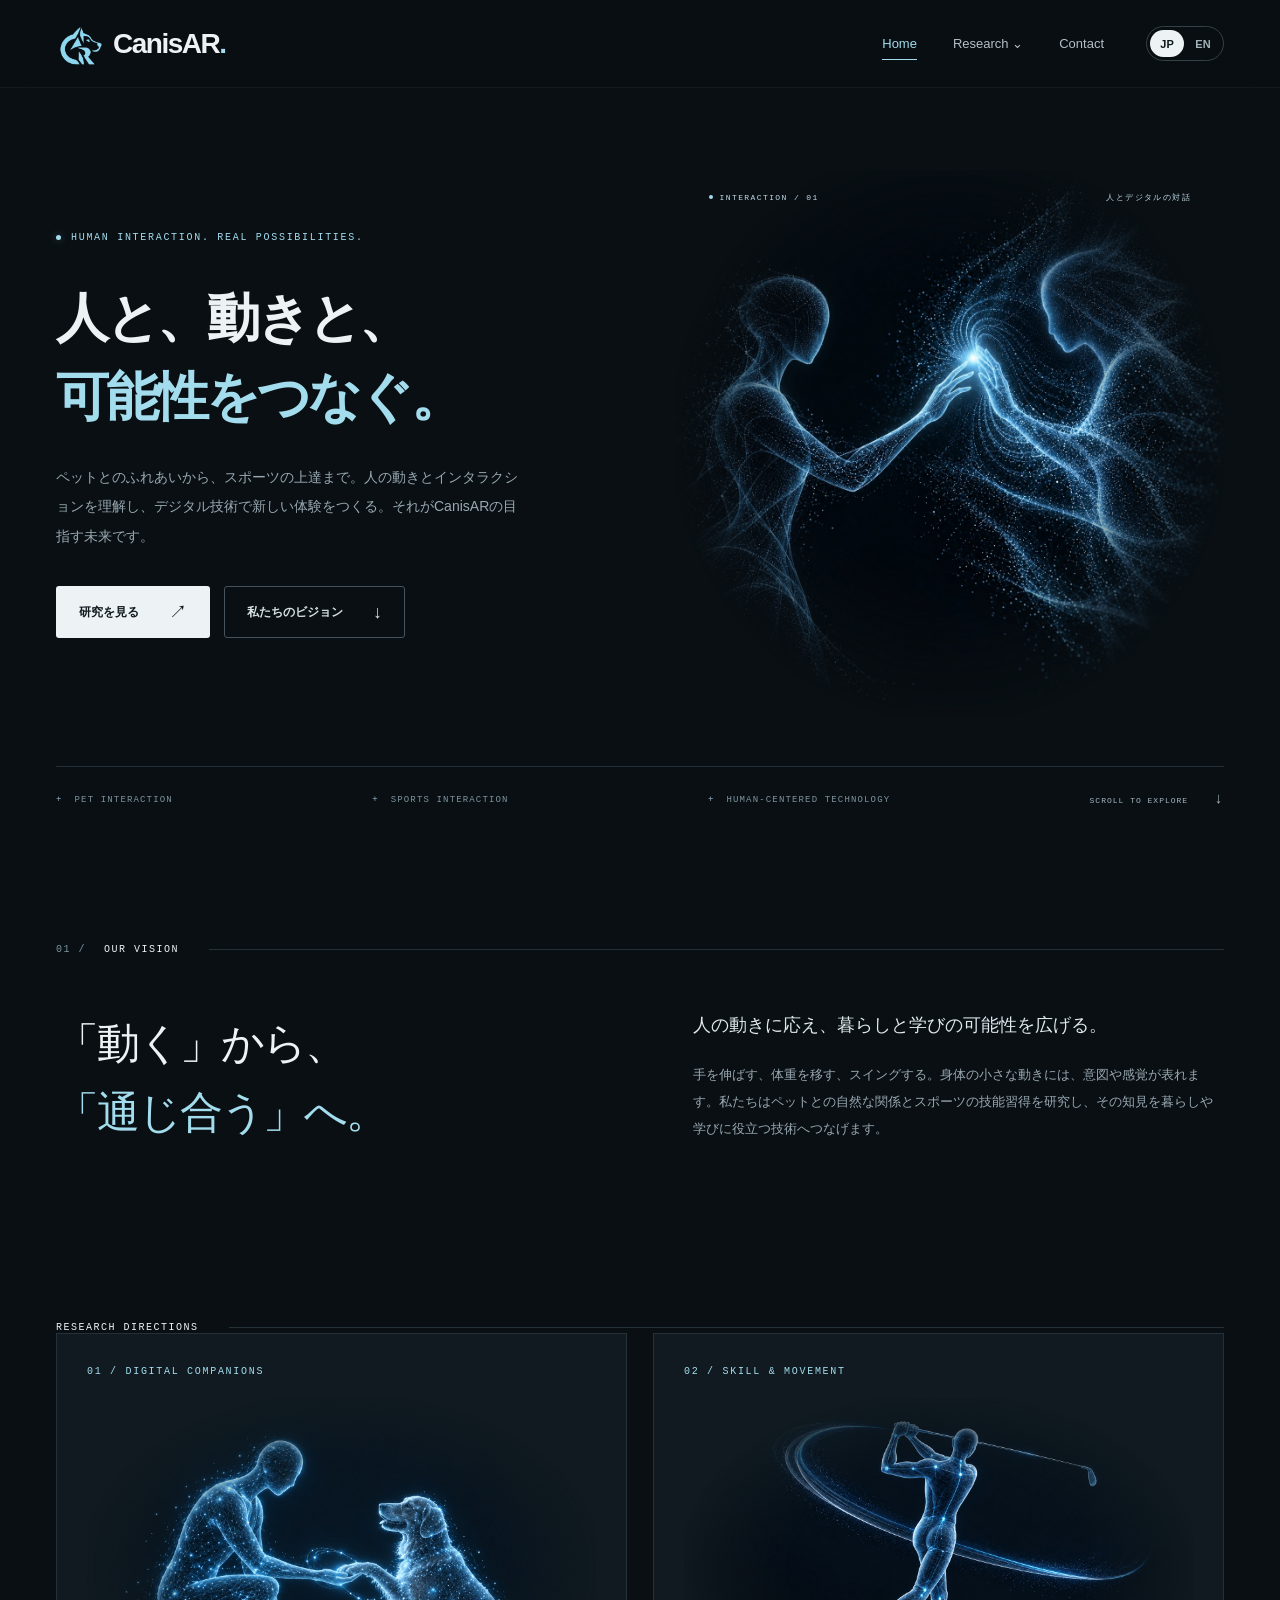
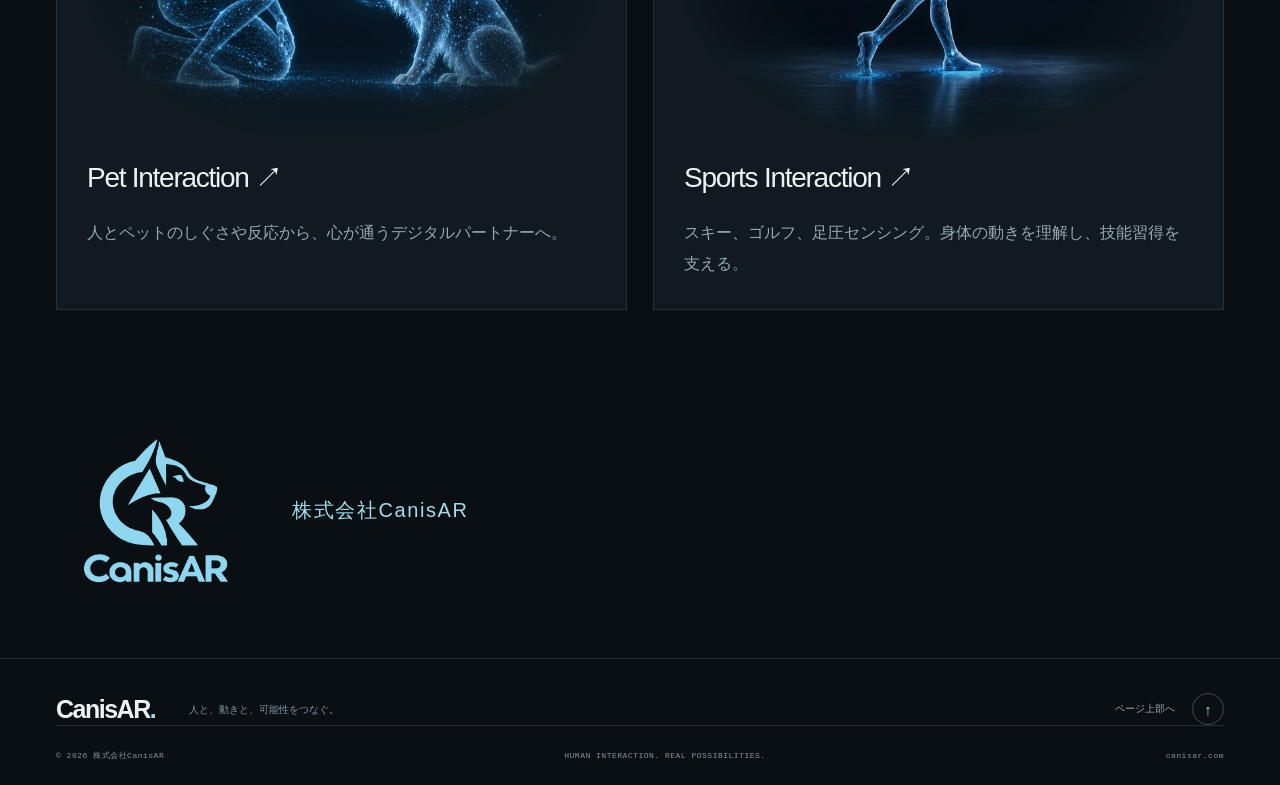
==== commit 1be37947: "Remove oversized decorative footer wordmark" ====
--- a/index.html
+++ b/index.html
@@ -35,12 +35,12 @@
     <section id="vision" class="section vision-section" aria-labelledby="vision-title">
       <div class="container">
         <div class="section-kicker"><span class="section-number">01 /</span><span>OUR VISION</span><span class="section-line"></span></div>
-        
+
         <div class="vision-intro">
           <h2 id="vision-title"><span data-ja="「動く」から、" data-en="Beyond movement.">「動く」から、</span><span class="accent" data-ja="「通じ合う」へ。" data-en="Toward connection.">「通じ合う」へ。</span></h2>
           <div class="vision-copy"><p class="lead" data-ja="人の動きに応え、暮らしと学びの可能性を広げる。" data-en="Responding to human movement. Opening possibilities for everyday life and learning.">人の動きに応え、暮らしと学びの可能性を広げる。</p><p data-ja="手を伸ばす、体重を移す、スイングする。身体の小さな動きには、意図や感覚が表れます。私たちはペットとの自然な関係とスポーツの技能習得を研究し、その知見を暮らしや学びに役立つ技術へつなげます。" data-en="Reaching out, shifting weight, taking a swing. Small movements express intention and sensation. We study natural pet interaction and sports skill acquisition, translating insights into technology for life and learning.">手を伸ばす、体重を移す、スイングする。身体の小さな動きには、意図や感覚が表れます。私たちはペットとの自然な関係とスポーツの技能習得を研究し、その知見を暮らしや学びに役立つ技術へつなげます。</p></div>
         </div>
         </div></section><section id="directions" class="container sports-group"><div class="section-kicker"><span>RESEARCH DIRECTIONS</span><span class="section-line"></span></div><div class="sports-grid direction-grid"><a class="direction-card" href="pet-interaction.html" data-page-link><span class="eyebrow">01 / DIGITAL COMPANIONS</span><img class="generated-direction" src="assets/home/pet-interaction-abstract.jpg" alt="人と犬が手と前足を重ねるコンセプト画像" data-alt-ja="人と犬が手と前足を重ねるコンセプト画像" data-alt-en="Concept illustration of a person holding a dog paw" width="1536" height="1024" loading="lazy"><h2>Pet Interaction ↗</h2><p data-ja="人とペットのしぐさや反応から、心が通うデジタルパートナーへ。" data-en="From human–pet gestures and responses to digital companions.">人とペットのしぐさや反応から、心が通うデジタルパートナーへ。</p></a><a class="direction-card" href="sports-interaction.html" data-page-link><span class="eyebrow">02 / SKILL & MOVEMENT</span><img class="generated-direction" src="assets/home/sports-interaction-abstract.jpg" alt="ゴルフの動作軌道と足圧を表現したコンセプト画像" data-alt-ja="ゴルフの動作軌道と足圧を表現したコンセプト画像" data-alt-en="Concept illustration of a golf swing with motion trails and foot-pressure cues" width="1536" height="1024" loading="lazy"><h2>Sports Interaction ↗</h2><p data-ja="スキー、ゴルフ、足圧センシング。身体の動きを理解し、技能習得を支える。" data-en="Skiing, golf, and foot-pressure sensing. Understanding movement to support skill acquisition.">スキー、ゴルフ、足圧センシング。身体の動きを理解し、技能習得を支える。</p></a></div></section><div class="container"><div class="company-identity"><img src="assets/brand/canisar-lockup.png" width="1254" height="1254" alt="CanisAR" loading="lazy"><p data-ja="株式会社CanisAR" data-en="CanisAR Inc.">株式会社CanisAR</p></div></div></main>
-  <footer class="site-footer"><div class="container"><div class="footer-top"><a class="brand footer-brand" href="#top">CanisAR<span class="brand-dot">.</span></a><p data-ja="人と、動きと、可能性をつなぐ。" data-en="Human interaction. Real possibilities.">人と、動きと、可能性をつなぐ。</p><a class="back-top" href="#top"><span data-ja="ページ上部へ" data-en="Back to top">ページ上部へ</span><span aria-hidden="true">↑</span></a></div><div class="footer-wordmark" aria-hidden="true">CANISAR</div><div class="footer-bottom"><span data-ja="© 2026 株式会社CanisAR" data-en="© 2026 CanisAR Inc.">© 2026 株式会社CanisAR</span><span>HUMAN INTERACTION. REAL POSSIBILITIES.</span><span>canisar.com</span></div></div></footer>
+  <footer class="site-footer"><div class="container"><div class="footer-top"><a class="brand footer-brand" href="#top">CanisAR<span class="brand-dot">.</span></a><p data-ja="人と、動きと、可能性をつなぐ。" data-en="Human interaction. Real possibilities.">人と、動きと、可能性をつなぐ。</p><a class="back-top" href="#top"><span data-ja="ページ上部へ" data-en="Back to top">ページ上部へ</span><span aria-hidden="true">↑</span></a></div><div class="footer-bottom"><span data-ja="© 2026 株式会社CanisAR" data-en="© 2026 CanisAR Inc.">© 2026 株式会社CanisAR</span><span>HUMAN INTERACTION. REAL POSSIBILITIES.</span><span>canisar.com</span></div></div></footer>
 </body>
 </html>
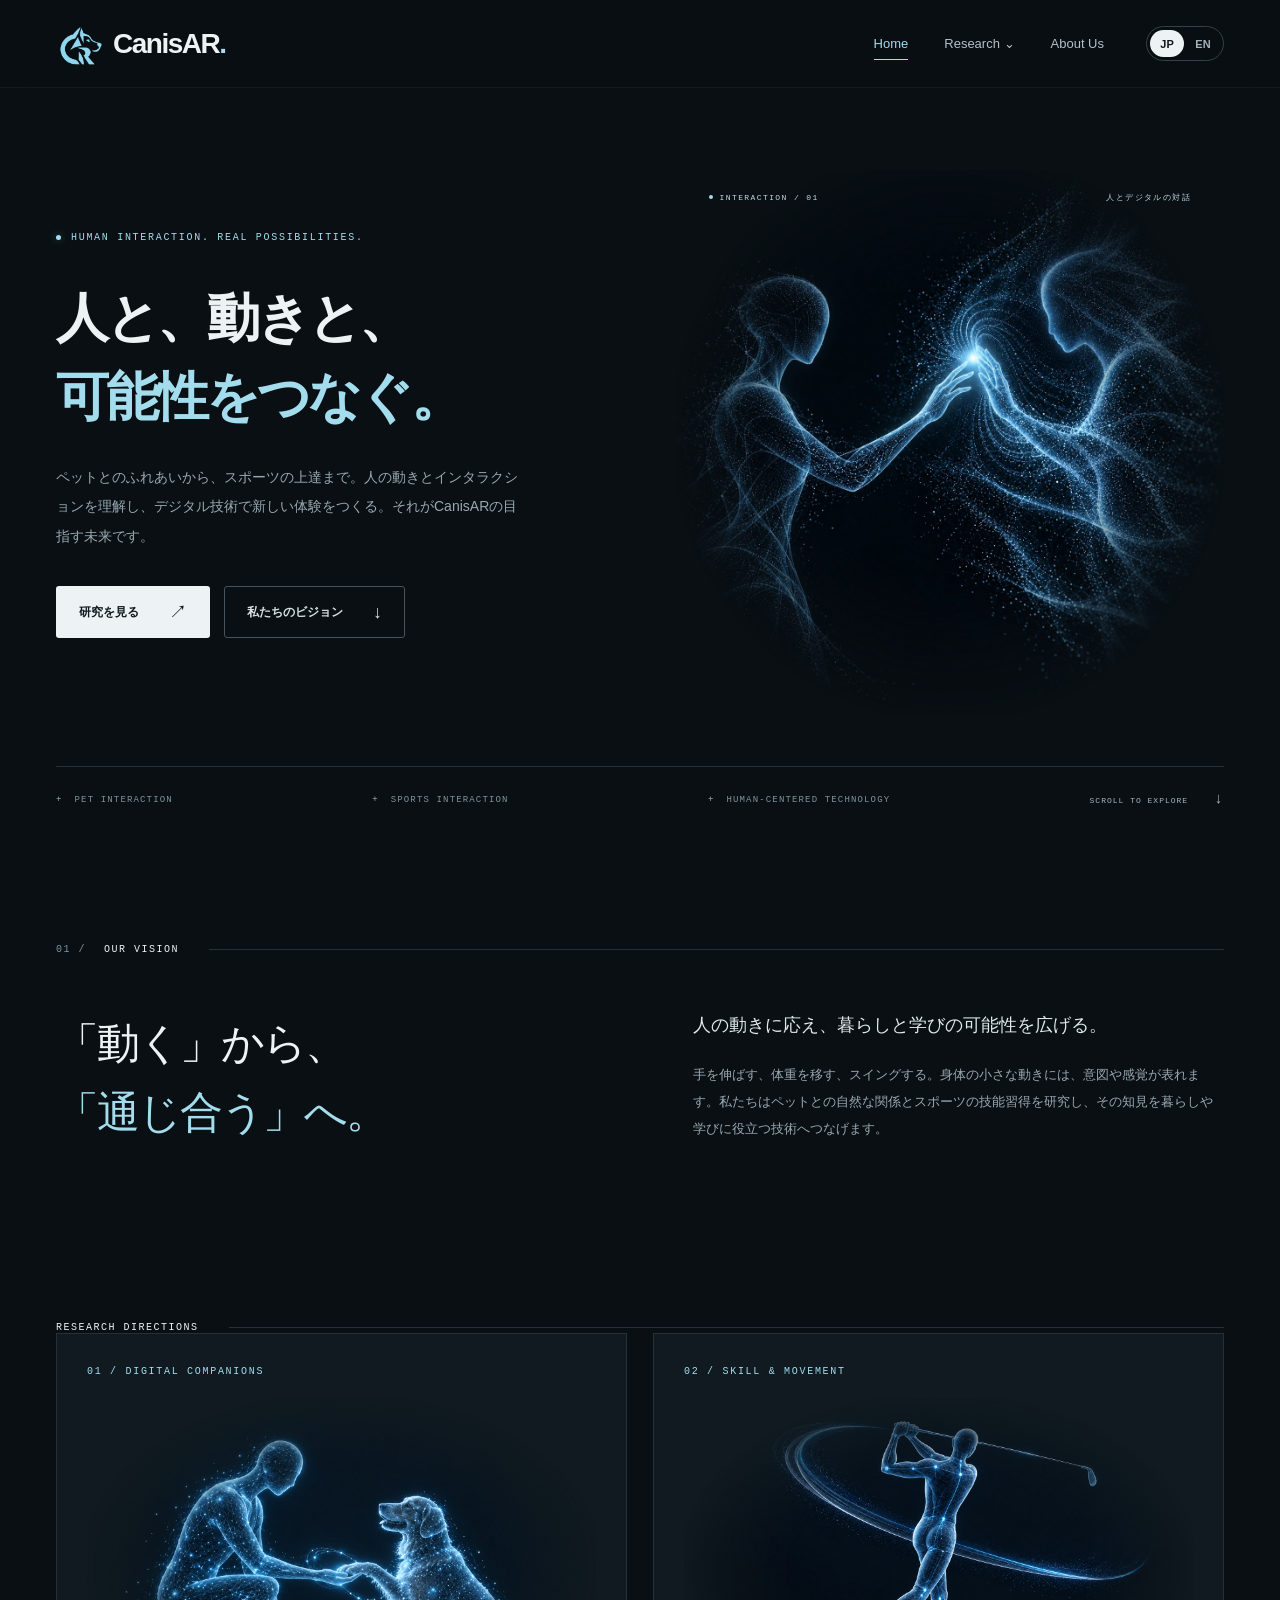
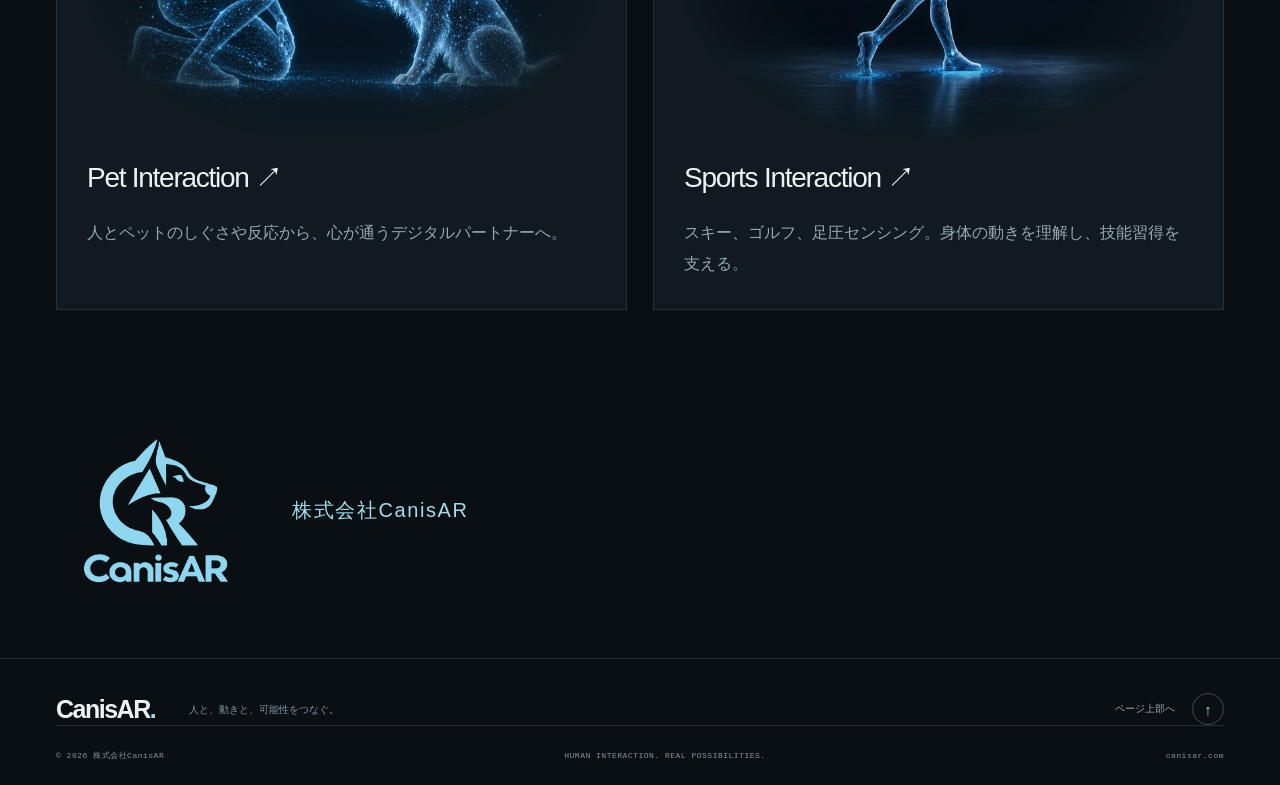
==== commit 00a5db93: "Rename Contact navigation tab to About Us" ====
--- a/index.html
+++ b/index.html
@@ -15,7 +15,7 @@
   <header class="site-header">
     <div class="container header-inner">
       <a class="brand" href="index.html" data-page-link aria-label="CanisAR home"><img class="brand-symbol" src="assets/brand/canisar-symbol.png" width="48" height="48" alt=""><span>CanisAR<span class="brand-dot">.</span></span></a>
-      <nav class="main-nav" aria-label="Main navigation"><a href="index.html" data-page-link aria-current="page">Home</a><details class="research-menu"><summary>Research <span aria-hidden="true">⌄</span></summary><div class="research-dropdown"><a href="pet-interaction.html" data-page-link>Pet Interaction</a><a href="sports-interaction.html" data-page-link>Sports Interaction</a></div></details><a href="contact.html" data-page-link>Contact</a></nav>
+      <nav class="main-nav" aria-label="Main navigation"><a href="index.html" data-page-link aria-current="page">Home</a><details class="research-menu"><summary>Research <span aria-hidden="true">⌄</span></summary><div class="research-dropdown"><a href="pet-interaction.html" data-page-link>Pet Interaction</a><a href="sports-interaction.html" data-page-link>Sports Interaction</a></div></details><a href="contact.html" data-page-link>About Us</a></nav>
       <div class="language-switch" role="group" aria-label="Language"><button type="button" data-language="ja" lang="ja" aria-label="日本語" aria-pressed="true">JP</button><button type="button" data-language="en" lang="en" aria-label="English" aria-pressed="false">EN</button></div>
     </div>
   </header>
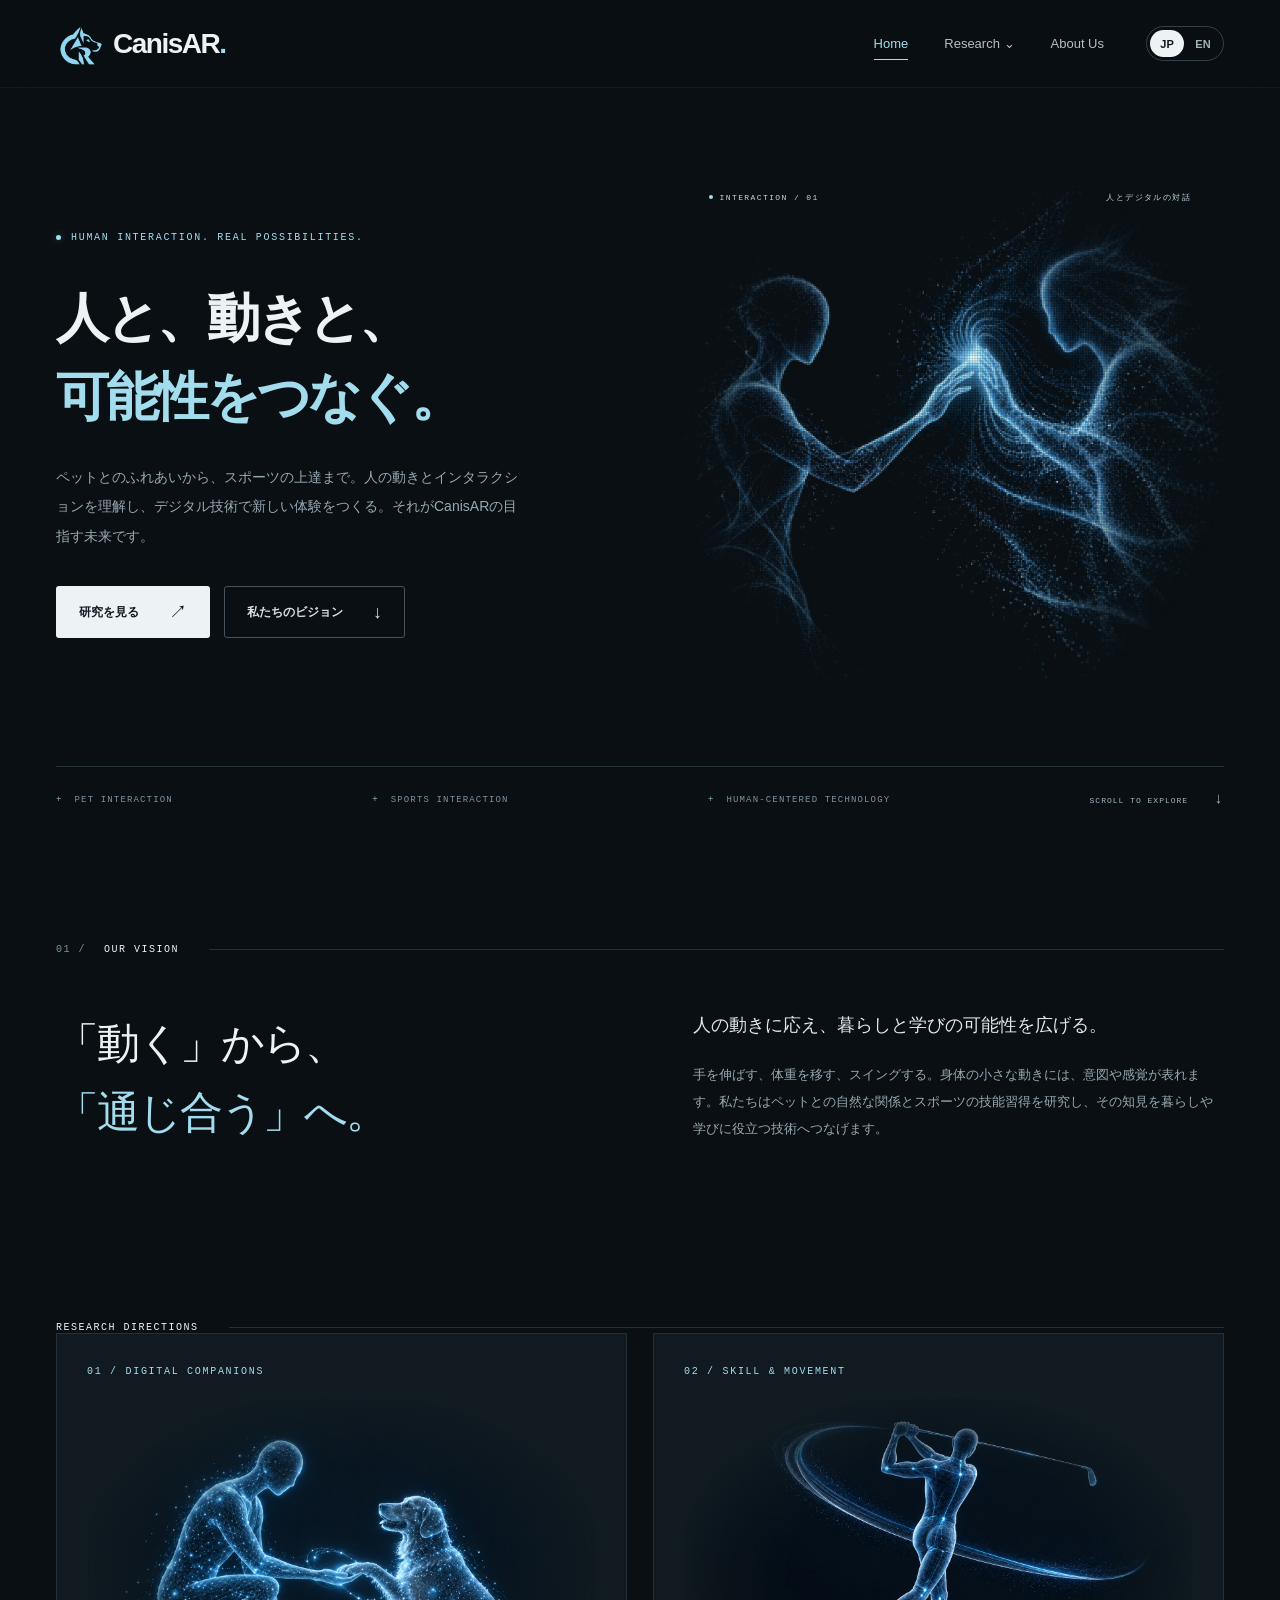
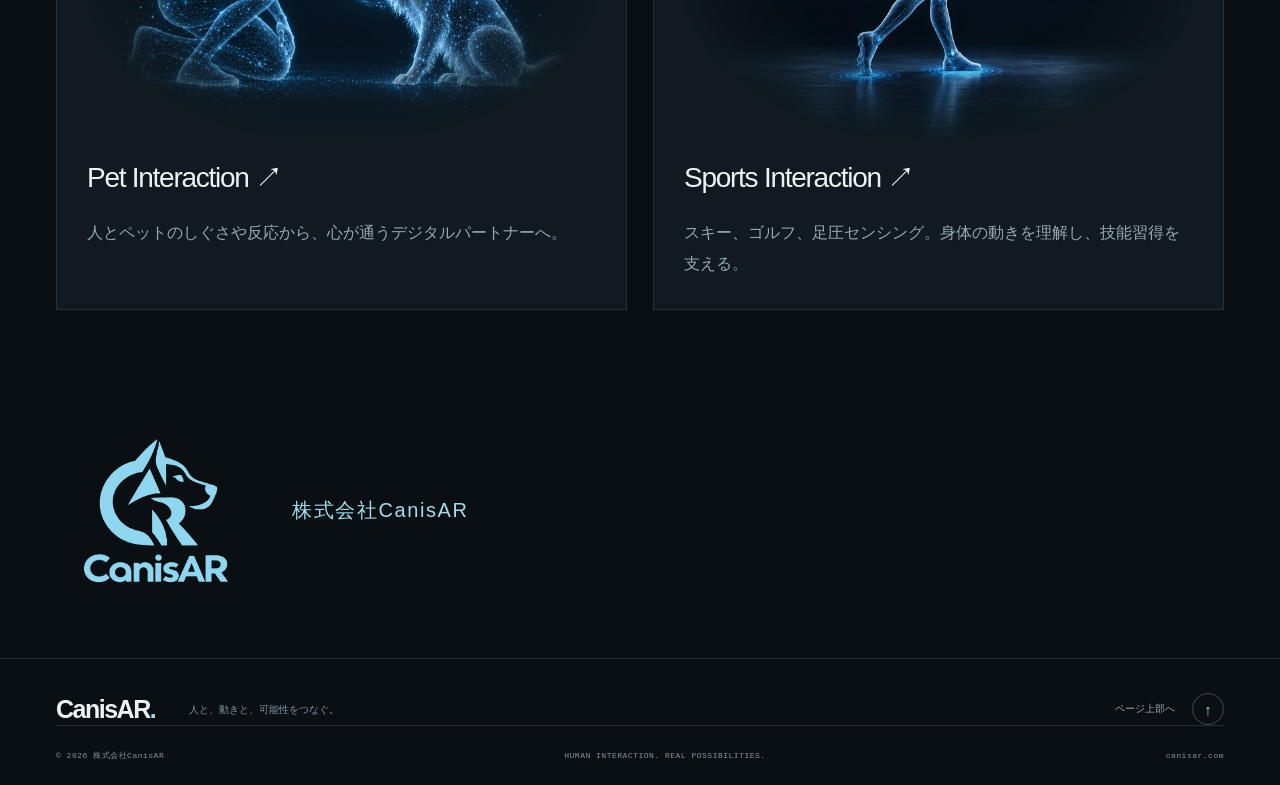
==== commit 061a4f15: "Add interactive image particles to homepage hero" ====
--- a/index.html
+++ b/index.html
@@ -9,6 +9,8 @@
   <link rel="icon" href="assets/brand/canisar-symbol.png" type="image/png">
   <link rel="stylesheet" href="styles.css?v=brand-20261028">
   <script src="site.js" defer></script>
+  <script src="hero-particle-data.js" defer></script>
+  <script src="hero-particles.js?v=2" defer></script>
 </head>
 <body id="top" data-page="home">
   <a class="skip-link" href="#main" data-ja="本文へ移動" data-en="Skip to content">本文へ移動</a>
@@ -40,7 +42,7 @@
           <h2 id="vision-title"><span data-ja="「動く」から、" data-en="Beyond movement.">「動く」から、</span><span class="accent" data-ja="「通じ合う」へ。" data-en="Toward connection.">「通じ合う」へ。</span></h2>
           <div class="vision-copy"><p class="lead" data-ja="人の動きに応え、暮らしと学びの可能性を広げる。" data-en="Responding to human movement. Opening possibilities for everyday life and learning.">人の動きに応え、暮らしと学びの可能性を広げる。</p><p data-ja="手を伸ばす、体重を移す、スイングする。身体の小さな動きには、意図や感覚が表れます。私たちはペットとの自然な関係とスポーツの技能習得を研究し、その知見を暮らしや学びに役立つ技術へつなげます。" data-en="Reaching out, shifting weight, taking a swing. Small movements express intention and sensation. We study natural pet interaction and sports skill acquisition, translating insights into technology for life and learning.">手を伸ばす、体重を移す、スイングする。身体の小さな動きには、意図や感覚が表れます。私たちはペットとの自然な関係とスポーツの技能習得を研究し、その知見を暮らしや学びに役立つ技術へつなげます。</p></div>
         </div>
-        </div></section><section id="directions" class="container sports-group"><div class="section-kicker"><span>RESEARCH DIRECTIONS</span><span class="section-line"></span></div><div class="sports-grid direction-grid"><a class="direction-card" href="pet-interaction.html" data-page-link><span class="eyebrow">01 / DIGITAL COMPANIONS</span><img class="generated-direction" src="assets/home/pet-interaction-abstract.jpg" alt="人と犬が手と前足を重ねるコンセプト画像" data-alt-ja="人と犬が手と前足を重ねるコンセプト画像" data-alt-en="Concept illustration of a person holding a dog paw" width="1536" height="1024" loading="lazy"><h2>Pet Interaction ↗</h2><p data-ja="人とペットのしぐさや反応から、心が通うデジタルパートナーへ。" data-en="From human–pet gestures and responses to digital companions.">人とペットのしぐさや反応から、心が通うデジタルパートナーへ。</p></a><a class="direction-card" href="sports-interaction.html" data-page-link><span class="eyebrow">02 / SKILL & MOVEMENT</span><img class="generated-direction" src="assets/home/sports-interaction-abstract.jpg" alt="ゴルフの動作軌道と足圧を表現したコンセプト画像" data-alt-ja="ゴルフの動作軌道と足圧を表現したコンセプト画像" data-alt-en="Concept illustration of a golf swing with motion trails and foot-pressure cues" width="1536" height="1024" loading="lazy"><h2>Sports Interaction ↗</h2><p data-ja="スキー、ゴルフ、足圧センシング。身体の動きを理解し、技能習得を支える。" data-en="Skiing, golf, and foot-pressure sensing. Understanding movement to support skill acquisition.">スキー、ゴルフ、足圧センシング。身体の動きを理解し、技能習得を支える。</p></a></div></section><div class="container"><div class="company-identity"><img src="assets/brand/canisar-lockup.png" width="1254" height="1254" alt="CanisAR" loading="lazy"><p data-ja="株式会社CanisAR" data-en="CanisAR Inc.">株式会社CanisAR</p></div></div></main>
-  <footer class="site-footer"><div class="container"><div class="footer-top"><a class="brand footer-brand" href="#top">CanisAR<span class="brand-dot">.</span></a><p data-ja="人と、動きと、可能性をつなぐ。" data-en="Human interaction. Real possibilities.">人と、動きと、可能性をつなぐ。</p><a class="back-top" href="#top"><span data-ja="ページ上部へ" data-en="Back to top">ページ上部へ</span><span aria-hidden="true">↑</span></a></div><div class="footer-bottom"><span data-ja="© 2026 株式会社CanisAR" data-en="© 2026 CanisAR Inc.">© 2026 株式会社CanisAR</span><span>HUMAN INTERACTION. REAL POSSIBILITIES.</span><span>canisar.com</span></div></div></footer>
+        </div></section><section id="directions" class="container sports-group"><div class="section-kicker"><span>RESEARCH DIRECTIONS</span><span class="section-line"></span></div><div class="sports-grid direction-grid"><a class="direction-card" href="pet-interaction.html" data-page-link><span class="eyebrow">01 / DIGITAL COMPANIONS</span><img class="generated-direction" src="assets/home/pet-interaction-abstract.jpg" alt="人と犬が手と前足を重ねるコンセプト画像" data-alt-ja="人と犬が手と前足を重ねるコンセプト画像" data-alt-en="Concept illustration of a person holding a dog paw" width="1536" height="1024" loading="lazy"><h2>Pet Interaction ↗</h2><p data-ja="人とペットのしぐさや反応から、心が通うデジタルパートナーへ。" data-en="From human–pet gestures and responses to digital companions.">人とペットのしぐさや反応から、心が通うデジタルパートナーへ。</p></a><a class="direction-card" href="sports-interaction.html" data-page-link><span class="eyebrow">02 / SKILL & MOVEMENT</span><img class="generated-direction" src="assets/home/sports-interaction-abstract.jpg" alt="ゴルフの動作軌道と足圧を表現したコンセプト画像" data-alt-ja="ゴルフの動作軌道と足圧を表現したコンセプト画像" data-alt-en="Concept illustration of a golf swing with motion trails and foot-pressure cues" width="1536" height="1024" loading="lazy"><h2>Sports Interaction ↗</h2><p data-ja="スキー、ゴルフ、足圧センシング。身体の動きを理解し、技能習得を支える。" data-en="Skiing, golf, and foot-pressure sensing. Understanding movement to support skill acquisition.">スキー、ゴルフ、足圧センシング。身体の動きを理解し、技能習得を支える。</p></a></div></section><div class="container"><div class="company-identity"><img src="assets/brand/canisar-lockup.png" width="1254" height="1254" alt="CanisAR" loading="lazy"><p data-ja="株式会社CanisAR" data-en="Canisar Inc.">株式会社CanisAR</p></div></div></main>
+  <footer class="site-footer"><div class="container"><div class="footer-top"><a class="brand footer-brand" href="#top">CanisAR<span class="brand-dot">.</span></a><p data-ja="人と、動きと、可能性をつなぐ。" data-en="Human interaction. Real possibilities.">人と、動きと、可能性をつなぐ。</p><a class="back-top" href="#top"><span data-ja="ページ上部へ" data-en="Back to top">ページ上部へ</span><span aria-hidden="true">↑</span></a></div><div class="footer-bottom"><span data-ja="© 2026 株式会社CanisAR" data-en="© 2026 Canisar Inc.">© 2026 株式会社CanisAR</span><span>HUMAN INTERACTION. REAL POSSIBILITIES.</span><span>canisar.com</span></div></div></footer>
 </body>
 </html>
--- a/styles.css
+++ b/styles.css
@@ -329,6 +329,19 @@
   height:auto;
 }
 
+.hero-particles {
+  position:absolute;
+  inset:0;
+  width:100%;
+  height:100%;
+  pointer-events:none;
+  opacity:0;
+  -webkit-mask-image:radial-gradient(ellipse at 50% 48%,#000 35%,transparent 72%);
+  mask-image:radial-gradient(ellipse at 50% 48%,#000 35%,transparent 72%);
+}
+.particles-ready .hero-particles {opacity:1}
+.particles-ready .companion {opacity:0}
+
 .visual-topline {
   position:absolute;
   top:30px;
@@ -578,6 +591,52 @@
   overflow:hidden;
 }
 
+.research-feature--teaser {
+  grid-template-columns:1fr;
+}
+
+.research-teaser {
+  padding:36px 32px 22px;
+}
+
+.research-teaser img {
+  width:100%;
+  height:auto;
+}
+
+.research-teaser figcaption {
+  display:flex;
+  justify-content:space-between;
+  align-items:center;
+  gap:20px;
+  margin-top:24px;
+  color:#8da7b4;
+  font-size:10px;
+  line-height:1.7;
+}
+
+.research-teaser figcaption .mono {
+  font-size:8px;
+  letter-spacing:1.2px;
+}
+
+.research-teaser figcaption a {
+  color:var(--accent);
+  white-space:nowrap;
+}
+
+.research-feature--teaser .research-content {
+  display:grid;
+  grid-template-columns:minmax(0,1.25fr) minmax(0,1fr);
+  align-items:center;
+  gap:48px;
+  border-top:1px solid var(--line);
+}
+
+.research-details {
+  min-width:0;
+}
+
 .research-visual {
   position:relative;
   align-content:center;
@@ -684,14 +743,14 @@
   max-width:330px;
 }
 
-.research-content>p:not(.paper-title) {
+.research-content>p:not(.paper-title),.research-summary>p:not(.paper-title) {
   color:#99adba;
   font-size:12px;
   line-height:2;
   margin-top:21px;
 }
 
-html[lang="en"] .research-content>p:not(.paper-title) {
+html[lang="en"] .research-content>p:not(.paper-title),html[lang="en"] .research-summary>p:not(.paper-title) {
   font-size:14px;
   line-height:1.8;
 }
@@ -1490,6 +1549,21 @@
     grid-template-columns:1fr;
     margin-top:30px;
   }
+  .research-teaser {
+    padding:20px 12px 16px;
+  }
+  .research-teaser figcaption {
+    gap:12px;
+    margin-top:18px;
+  }
+  .research-teaser figcaption .mono {
+    font-size:6px;
+    letter-spacing:.6px;
+  }
+  .research-feature--teaser .research-content {
+    grid-template-columns:1fr;
+    gap:0;
+  }
   .research-visual {
     padding:30px 22px 22px;
     border-right:0;
@@ -1522,7 +1596,7 @@
   .research-content .paper-title {
     max-width:100%;
   }
-  .research-content>p:not(.paper-title) {
+  .research-content>p:not(.paper-title),.research-summary>p:not(.paper-title) {
     font-size:12px;
   }
   .research-stats {
@@ -1709,3 +1783,11 @@
 .company-identity img{width:200px;height:200px;object-fit:contain}
 .company-identity p{color:var(--accent);font-size:20px;letter-spacing:.08em}
 @media(max-width:700px){.brand .brand-symbol{width:40px;height:40px}.company-identity{gap:20px;margin:24px 0 36px}.company-identity img{width:140px;height:140px}.company-identity p{font-size:16px}}
+
+.company-profile{margin-top:72px}
+.company-profile h2{font-size:28px;margin-bottom:28px}
+.company-details{margin:0;border-top:1px solid var(--line)}
+.company-details>div{display:grid;grid-template-columns:180px minmax(0,1fr);gap:28px;padding:24px 0;border-bottom:1px solid var(--line)}
+.company-details dt{color:var(--muted);font-size:14px}
+.company-details dd{margin:0;line-height:1.9;overflow-wrap:anywhere}
+@media(max-width:700px){.company-profile{margin-top:48px}.company-details>div{grid-template-columns:1fr;gap:8px;padding:20px 0}.company-profile h2{font-size:24px}}
